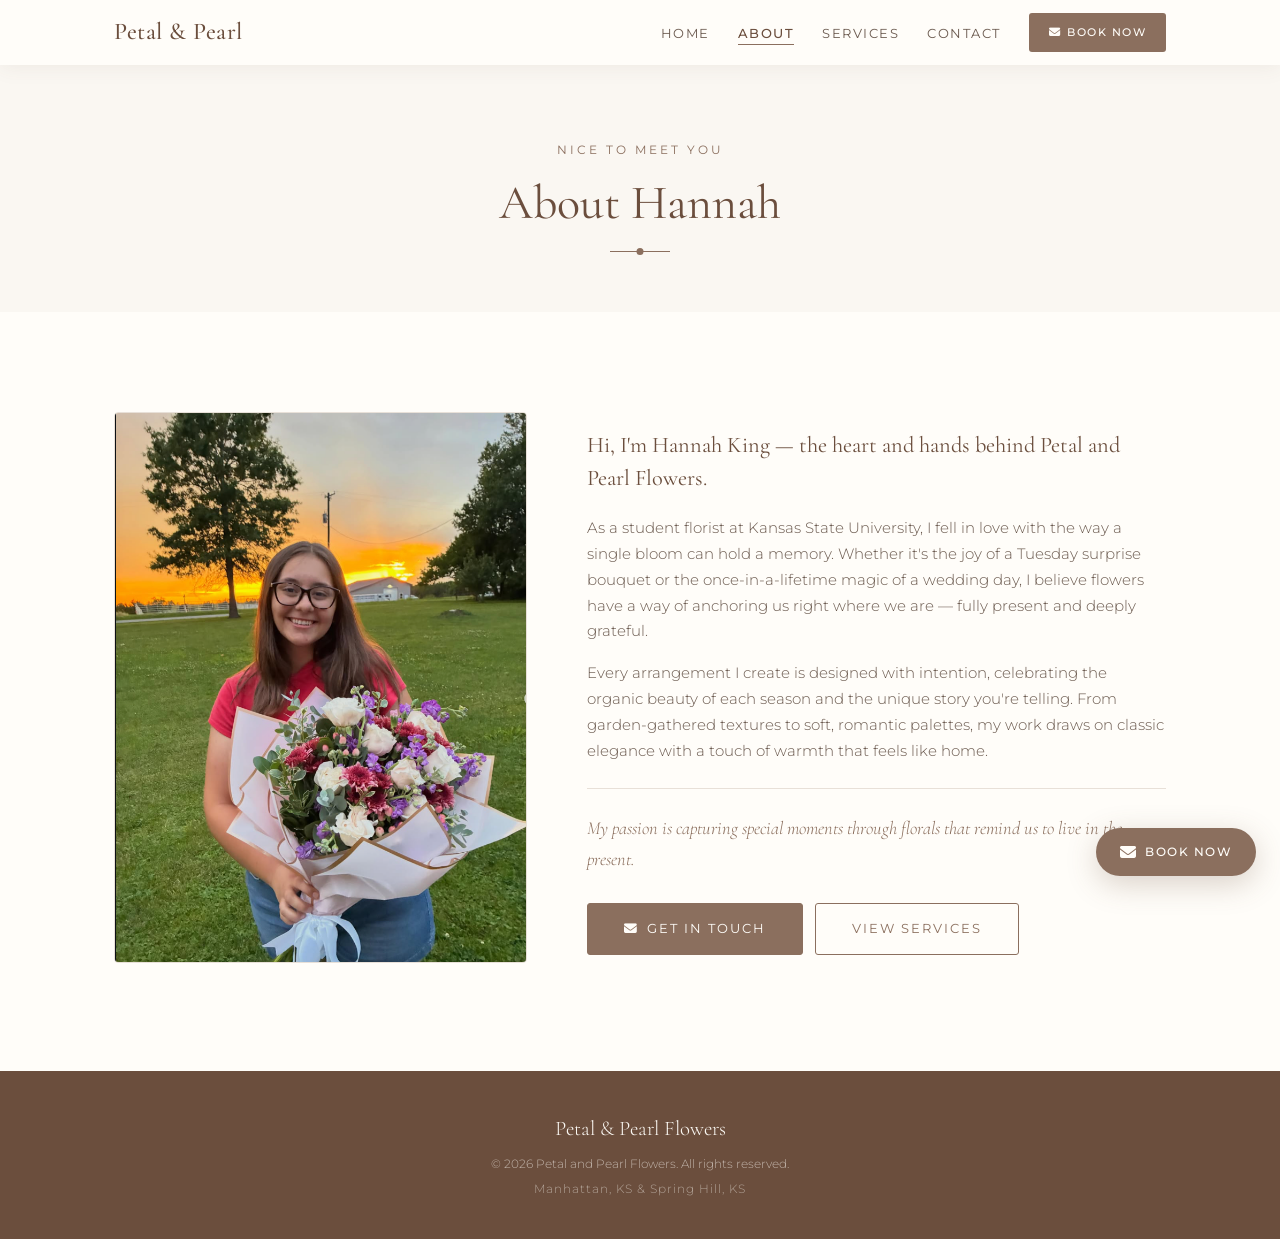
==== about.html @ c40eb279 "Initial commit: Petal and Pearl Flowers website 4-page boutique floral business site (Home, About, S" ====
<!DOCTYPE html>
<html lang="en">
<head>
    <meta charset="UTF-8">
    <meta name="viewport" content="width=device-width, initial-scale=1.0">
    <title>About Hannah | Petal and Pearl Flowers</title>
    <meta name="description" content="Meet Hannah King, student florist at Kansas State University and the heart behind Petal and Pearl Flowers.">
    <link rel="preconnect" href="https://fonts.googleapis.com">
    <link rel="preconnect" href="https://fonts.gstatic.com" crossorigin>
    <link href="https://fonts.googleapis.com/css2?family=Cormorant+Garamond:ital,wght@0,300;0,400;0,500;0,600;1,300;1,400&family=Montserrat:wght@300;400;500&display=swap" rel="stylesheet">
    <link rel="stylesheet" href="assets/css/fontawesome.css">
    <link rel="stylesheet" href="assets/css/aos.css">
    <link rel="stylesheet" href="styles.css">
</head>
<body>

    <!-- Navigation -->
    <nav class="navbar scrolled">
        <div class="nav-container">
            <a href="index.html" class="nav-logo">Petal &amp; Pearl</a>
            <button class="nav-toggle" aria-label="Toggle navigation">
                <span></span>
                <span></span>
                <span></span>
            </button>
            <ul class="nav-menu">
                <li><a href="index.html">Home</a></li>
                <li><a href="about.html" class="active">About</a></li>
                <li><a href="services.html">Services</a></li>
                <li><a href="contact.html">Contact</a></li>
                <li class="nav-cta">
                    <a href="mailto:petalandpearlflowerskc@gmail.com?subject=Booking%20Inquiry%20-%20Petal%20and%20Pearl%20Flowers" class="btn btn-nav">
                        <i class="fa-solid fa-envelope"></i> Book Now
                    </a>
                </li>
            </ul>
        </div>
    </nav>

    <!-- Page Header -->
    <section class="page-header">
        <div class="container">
            <span class="section-label" data-aos="fade-up">Nice to Meet You</span>
            <h1 data-aos="fade-up" data-aos-delay="100">About Hannah</h1>
            <div class="divider" data-aos="fade-up" data-aos-delay="200"></div>
        </div>
    </section>

    <!-- About Content -->
    <section class="section about">
        <div class="container">
            <div class="about-content">
                <div class="about-image" data-aos="fade-right" data-aos-duration="800">
                    <img src="hannah.png" alt="Hannah King holding a beautiful bouquet at sunset">
                </div>
                <div class="about-text" data-aos="fade-left" data-aos-duration="800">
                    <p class="lead">Hi, I'm Hannah King &mdash; the heart and hands behind Petal and Pearl Flowers.</p>
                    <p>As a student florist at Kansas State University, I fell in love with the way a single bloom can hold a memory. Whether it's the joy of a Tuesday surprise bouquet or the once-in-a-lifetime magic of a wedding day, I believe flowers have a way of anchoring us right where we are &mdash; fully present and deeply grateful.</p>
                    <p>Every arrangement I create is designed with intention, celebrating the organic beauty of each season and the unique story you're telling. From garden-gathered textures to soft, romantic palettes, my work draws on classic elegance with a touch of warmth that feels like home.</p>
                    <p class="signature">My passion is capturing special moments through florals that remind us to live in the present.</p>
                    <div class="about-buttons">
                        <a href="mailto:petalandpearlflowerskc@gmail.com?subject=Inquiry%20-%20Petal%20and%20Pearl%20Flowers" class="btn btn-primary">
                            <i class="fa-solid fa-envelope"></i> Get in Touch
                        </a>
                        <a href="services.html" class="btn btn-outline">View Services</a>
                    </div>
                </div>
            </div>
        </div>
    </section>

    <!-- Footer -->
    <footer class="footer">
        <div class="container">
            <div class="footer-content">
                <p class="footer-brand">Petal &amp; Pearl Flowers</p>
                <p class="footer-copy">&copy; 2026 Petal and Pearl Flowers. All rights reserved.</p>
                <p class="footer-location">Manhattan, KS &amp; Spring Hill, KS</p>
            </div>
        </div>
    </footer>

    <!-- Floating Book Now Button -->
    <a href="mailto:petalandpearlflowerskc@gmail.com?subject=Booking%20Inquiry%20-%20Petal%20and%20Pearl%20Flowers" class="floating-cta visible" aria-label="Book now via email">
        <i class="fa-solid fa-envelope"></i>
        <span>Book Now</span>
    </a>

    <script src="assets/js/aos.js"></script>
    <script>
        AOS.init({ once: true, duration: 700, easing: 'ease-out-cubic', offset: 50 });

        const navToggle = document.querySelector('.nav-toggle');
        const navMenu = document.querySelector('.nav-menu');
        navToggle.addEventListener('click', () => {
            navMenu.classList.toggle('active');
            navToggle.classList.toggle('active');
        });
        document.querySelectorAll('.nav-menu a').forEach(link => {
            link.addEventListener('click', () => {
                navMenu.classList.remove('active');
                navToggle.classList.remove('active');
            });
        });
    </script>

</body>
</html>
---- styles.css ----
/* =============================================
   PETAL AND PEARL FLOWERS
   Color Palette (from logo):
   - Warm Taupe:      #8B6F5E
   - Deep Brown:      #6B4E3D
   - Soft Cream:      #FAF7F2
   - Blush Pink:      #D4A5A5
   - Muted Lavender:  #9B8AA6
   - Sage Green:      #7A8B6F
   - Ivory White:     #FFFDF9
   - Gold Accent:     #C9A96E
   ============================================= */

/* Reset & Base */
*,
*::before,
*::after {
    margin: 0;
    padding: 0;
    box-sizing: border-box;
}

:root {
    --warm-taupe: #8B6F5E;
    --deep-brown: #6B4E3D;
    --soft-cream: #FAF7F2;
    --blush-pink: #D4A5A5;
    --muted-lavender: #9B8AA6;
    --sage-green: #7A8B6F;
    --ivory: #FFFDF9;
    --gold: #C9A96E;
    --text-dark: #3D2E24;
    --text-medium: #6B5A4F;
    --text-light: #8B7B6F;
    --border-light: #E8E0D8;
}

html {
    scroll-behavior: smooth;
}

body {
    font-family: 'Montserrat', sans-serif;
    font-weight: 300;
    font-size: 16px;
    line-height: 1.7;
    color: var(--text-dark);
    background-color: var(--ivory);
}

h1, h2, h3, h4 {
    font-family: 'Cormorant Garamond', serif;
    font-weight: 400;
    line-height: 1.3;
}

a {
    color: var(--warm-taupe);
    text-decoration: none;
    transition: color 0.3s ease;
}

a:hover {
    color: var(--deep-brown);
}

img {
    max-width: 100%;
    height: auto;
}

.container {
    max-width: 1100px;
    margin: 0 auto;
    padding: 0 24px;
}

/* =============================================
   NAVIGATION
   ============================================= */
.navbar {
    position: fixed;
    top: 0;
    left: 0;
    right: 0;
    z-index: 1000;
    padding: 20px 0;
    transition: all 0.3s ease;
}

.navbar.scrolled {
    background-color: rgba(255, 253, 249, 0.95);
    backdrop-filter: blur(10px);
    padding: 12px 0;
    box-shadow: 0 2px 20px rgba(107, 78, 61, 0.08);
}

.nav-container {
    max-width: 1100px;
    margin: 0 auto;
    padding: 0 24px;
    display: flex;
    justify-content: space-between;
    align-items: center;
}

.nav-logo {
    font-family: 'Cormorant Garamond', serif;
    font-size: 1.5rem;
    font-weight: 500;
    color: var(--deep-brown);
    letter-spacing: 0.5px;
}

.nav-menu {
    display: flex;
    list-style: none;
    gap: 28px;
    align-items: center;
}

.nav-menu a {
    font-size: 0.8rem;
    font-weight: 400;
    letter-spacing: 1.5px;
    text-transform: uppercase;
    color: var(--text-medium);
    position: relative;
}

.nav-menu a::after {
    content: '';
    position: absolute;
    bottom: -4px;
    left: 0;
    width: 0;
    height: 1px;
    background-color: var(--warm-taupe);
    transition: width 0.3s ease;
}

.nav-menu a:hover::after,
.nav-menu a.active::after {
    width: 100%;
}

.nav-menu a.active {
    color: var(--deep-brown);
    font-weight: 500;
}

.nav-cta .btn-nav {
    background-color: var(--warm-taupe);
    color: var(--ivory) !important;
    padding: 10px 20px;
    border-radius: 3px;
    font-size: 0.7rem;
    font-weight: 500;
    letter-spacing: 1.5px;
    display: inline-flex;
    align-items: center;
    gap: 6px;
    transition: all 0.3s ease;
}

.nav-cta .btn-nav::after {
    display: none;
}

.nav-cta .btn-nav:hover {
    background-color: var(--deep-brown);
    color: var(--ivory) !important;
    transform: translateY(-1px);
    box-shadow: 0 4px 12px rgba(107, 78, 61, 0.2);
}

.nav-toggle {
    display: none;
    flex-direction: column;
    gap: 5px;
    background: none;
    border: none;
    cursor: pointer;
    padding: 4px;
}

.nav-toggle span {
    width: 24px;
    height: 2px;
    background-color: var(--deep-brown);
    transition: all 0.3s ease;
}

.nav-toggle.active span:nth-child(1) {
    transform: rotate(45deg) translate(5px, 5px);
}

.nav-toggle.active span:nth-child(2) {
    opacity: 0;
}

.nav-toggle.active span:nth-child(3) {
    transform: rotate(-45deg) translate(5px, -5px);
}

/* =============================================
   HERO SECTION
   ============================================= */
.hero {
    min-height: 100vh;
    display: flex;
    align-items: center;
    justify-content: center;
    text-align: center;
    background-color: var(--soft-cream);
    position: relative;
    padding: 80px 24px;
}

.hero-overlay {
    position: absolute;
    inset: 0;
    background: radial-gradient(ellipse at center, transparent 40%, rgba(139, 111, 94, 0.03) 100%);
}

.hero-content {
    position: relative;
    z-index: 1;
}

.hero-logo {
    max-width: 360px;
    width: 100%;
    margin-bottom: 32px;
}

.hero-tagline {
    font-family: 'Cormorant Garamond', serif;
    font-size: 1.5rem;
    font-weight: 300;
    font-style: italic;
    color: var(--text-medium);
    margin-bottom: 12px;
    line-height: 1.6;
}

.hero-location {
    font-size: 0.85rem;
    letter-spacing: 2px;
    text-transform: uppercase;
    color: var(--text-light);
    margin-bottom: 40px;
}

.hero-buttons {
    display: flex;
    gap: 16px;
    justify-content: center;
    flex-wrap: wrap;
}

/* =============================================
   BUTTONS
   ============================================= */
.btn {
    display: inline-flex;
    align-items: center;
    gap: 8px;
    padding: 14px 36px;
    font-family: 'Montserrat', sans-serif;
    font-size: 0.8rem;
    font-weight: 400;
    letter-spacing: 2px;
    text-transform: uppercase;
    border-radius: 3px;
    transition: all 0.3s ease;
    cursor: pointer;
    border: none;
}

.btn-primary {
    background-color: var(--warm-taupe);
    color: var(--ivory);
    border: 1px solid var(--warm-taupe);
}

.btn-primary:hover {
    background-color: var(--deep-brown);
    border-color: var(--deep-brown);
    color: var(--ivory);
    transform: translateY(-2px);
    box-shadow: 0 6px 20px rgba(107, 78, 61, 0.2);
}

.btn-outline {
    background-color: transparent;
    color: var(--warm-taupe);
    border: 1px solid var(--warm-taupe);
}

.btn-outline:hover {
    background-color: var(--warm-taupe);
    color: var(--ivory);
    transform: translateY(-2px);
}

.btn-sm {
    padding: 10px 24px;
    font-size: 0.7rem;
    margin-top: 24px;
}

.btn-lg {
    padding: 18px 48px;
    font-size: 0.85rem;
    margin-bottom: 40px;
}

.btn-card {
    display: inline-flex;
    margin-top: 20px;
    padding: 12px 28px;
    font-size: 0.7rem;
    width: 100%;
    justify-content: center;
}

/* =============================================
   SECTIONS (shared)
   ============================================= */
.section {
    padding: 100px 0;
}

.section-header {
    text-align: center;
    margin-bottom: 60px;
}

.section-label {
    display: block;
    font-size: 0.75rem;
    font-weight: 400;
    letter-spacing: 3px;
    text-transform: uppercase;
    color: var(--warm-taupe);
    margin-bottom: 12px;
}

.section-header h2 {
    font-size: 2.8rem;
    color: var(--deep-brown);
    margin-bottom: 16px;
}

.section-subtitle {
    max-width: 560px;
    margin: 16px auto 0;
    color: var(--text-medium);
    font-size: 0.95rem;
}

.divider {
    width: 60px;
    height: 1px;
    background-color: var(--warm-taupe);
    margin: 0 auto;
    position: relative;
}

.divider::after {
    content: '';
    position: absolute;
    top: -3px;
    left: 50%;
    transform: translateX(-50%);
    width: 7px;
    height: 7px;
    border-radius: 50%;
    background-color: var(--warm-taupe);
}

/* =============================================
   ABOUT SECTION
   ============================================= */
.about {
    background-color: var(--ivory);
}

.about-content {
    display: grid;
    grid-template-columns: 1fr 1.4fr;
    gap: 60px;
    align-items: center;
}

.about-image img {
    width: 100%;
    height: auto;
    aspect-ratio: 3/4;
    object-fit: cover;
    object-position: center top;
    border-radius: 4px;
    border: 1px solid var(--border-light);
}

.about-text .lead {
    font-family: 'Cormorant Garamond', serif;
    font-size: 1.4rem;
    font-weight: 400;
    color: var(--deep-brown);
    margin-bottom: 20px;
    line-height: 1.5;
}

.about-text p {
    margin-bottom: 16px;
    color: var(--text-medium);
    font-size: 0.95rem;
}

.about-text .signature {
    font-family: 'Cormorant Garamond', serif;
    font-size: 1.15rem;
    font-style: italic;
    color: var(--warm-taupe);
    margin-top: 24px;
    padding-top: 24px;
    border-top: 1px solid var(--border-light);
}

/* =============================================
   SERVICES SECTION
   ============================================= */
.services {
    background-color: var(--soft-cream);
}

.services-grid {
    display: grid;
    grid-template-columns: repeat(3, 1fr);
    gap: 32px;
}

.service-card {
    background-color: var(--ivory);
    padding: 40px 32px 32px;
    border: 1px solid var(--border-light);
    border-radius: 4px;
    text-align: center;
    transition: transform 0.3s ease, box-shadow 0.3s ease;
    display: flex;
    flex-direction: column;
}

.service-card:hover {
    transform: translateY(-4px);
    box-shadow: 0 12px 40px rgba(107, 78, 61, 0.08);
}

.service-card.featured {
    border-color: var(--warm-taupe);
    position: relative;
}

.service-card.featured::before {
    content: 'Most Popular';
    position: absolute;
    top: -1px;
    left: 50%;
    transform: translateX(-50%);
    background-color: var(--warm-taupe);
    color: var(--ivory);
    font-size: 0.65rem;
    font-weight: 500;
    letter-spacing: 1.5px;
    text-transform: uppercase;
    padding: 4px 16px;
    border-radius: 0 0 4px 4px;
}

.service-icon {
    font-size: 2rem;
    margin-bottom: 24px;
    color: var(--warm-taupe);
}

.service-card h3 {
    font-size: 1.6rem;
    color: var(--deep-brown);
    margin-bottom: 16px;
}

.service-card > p {
    color: var(--text-medium);
    font-size: 0.9rem;
    margin-bottom: 24px;
    line-height: 1.7;
}

.service-booking {
    background-color: var(--soft-cream);
    padding: 20px;
    border-radius: 4px;
    text-align: left;
    margin-bottom: 16px;
}

.service-booking h4 {
    font-family: 'Montserrat', sans-serif;
    font-size: 0.75rem;
    font-weight: 500;
    letter-spacing: 1px;
    text-transform: uppercase;
    color: var(--deep-brown);
    margin-bottom: 10px;
    display: flex;
    align-items: center;
    gap: 6px;
}

.service-booking h4 i {
    color: var(--warm-taupe);
}

.service-booking p {
    font-size: 0.85rem;
    color: var(--text-medium);
    margin-bottom: 10px;
}

.service-booking ul {
    list-style: none;
    padding: 0;
}

.service-booking li {
    font-size: 0.85rem;
    color: var(--text-medium);
    padding: 4px 0 4px 16px;
    position: relative;
}

.service-booking li::before {
    content: '';
    position: absolute;
    left: 0;
    top: 12px;
    width: 6px;
    height: 6px;
    border-radius: 50%;
    background-color: var(--blush-pink);
}

.service-note {
    font-size: 0.8rem;
    color: var(--text-light);
    font-style: italic;
    margin-top: auto;
}

.service-card .btn-card {
    margin-top: auto;
    padding-top: 20px;
}

/* =============================================
   GALLERY SECTION
   ============================================= */
.gallery {
    background-color: var(--ivory);
}

.gallery-grid {
    display: grid;
    grid-template-columns: repeat(3, 1fr);
    gap: 16px;
}

.gallery-item {
    overflow: hidden;
    border-radius: 4px;
}

.gallery-item img {
    width: 100%;
    aspect-ratio: 1;
    object-fit: cover;
    object-position: center;
    transition: transform 0.4s ease;
    display: block;
}

.gallery-item:hover img {
    transform: scale(1.05);
}

.gallery-note {
    text-align: center;
    margin-top: 32px;
    font-size: 0.85rem;
    color: var(--text-light);
}

.gallery-cta {
    text-align: center;
    margin-top: 48px;
    padding-top: 40px;
    border-top: 1px solid var(--border-light);
}

.gallery-cta p {
    font-family: 'Cormorant Garamond', serif;
    font-size: 1.3rem;
    color: var(--text-medium);
    margin-bottom: 20px;
}

/* =============================================
   CONTACT SECTION
   ============================================= */
.contact {
    background-color: var(--soft-cream);
}

.contact-content {
    max-width: 640px;
    margin: 0 auto;
    text-align: center;
}

.contact-info > p {
    color: var(--text-medium);
    font-size: 0.95rem;
    margin-bottom: 32px;
}

.contact-methods {
    display: grid;
    grid-template-columns: 1fr 1fr;
    gap: 32px;
    margin-bottom: 40px;
}

.contact-method h4 {
    font-family: 'Montserrat', sans-serif;
    font-size: 0.75rem;
    font-weight: 500;
    letter-spacing: 2px;
    text-transform: uppercase;
    color: var(--warm-taupe);
    margin-bottom: 8px;
    display: flex;
    align-items: center;
    justify-content: center;
    gap: 6px;
}

.contact-method a,
.contact-method p {
    font-size: 0.9rem;
    color: var(--text-medium);
}

.contact-method a:hover {
    color: var(--deep-brown);
}

.social-links {
    padding-top: 32px;
    border-top: 1px solid var(--border-light);
}

.social-links h4 {
    font-family: 'Montserrat', sans-serif;
    font-size: 0.75rem;
    font-weight: 500;
    letter-spacing: 2px;
    text-transform: uppercase;
    color: var(--warm-taupe);
    margin-bottom: 16px;
}

.social-links ul {
    list-style: none;
    display: flex;
    flex-direction: column;
    gap: 12px;
    align-items: center;
}

.social-links li a,
.social-links li .social-nolink {
    display: inline-flex;
    align-items: center;
    gap: 10px;
    font-size: 0.9rem;
    color: var(--text-medium);
}

.social-links li a:hover {
    color: var(--deep-brown);
}

.social-nolink {
    cursor: default;
}

.social-links i {
    font-size: 1.1rem;
    width: 20px;
    text-align: center;
}

/* =============================================
   FLOATING CTA
   ============================================= */
.floating-cta {
    position: fixed;
    bottom: 24px;
    right: 24px;
    z-index: 999;
    background-color: var(--warm-taupe);
    color: var(--ivory);
    padding: 14px 24px;
    border-radius: 50px;
    display: flex;
    align-items: center;
    gap: 8px;
    font-family: 'Montserrat', sans-serif;
    font-size: 0.75rem;
    font-weight: 500;
    letter-spacing: 1.5px;
    text-transform: uppercase;
    box-shadow: 0 8px 30px rgba(107, 78, 61, 0.25);
    transition: all 0.4s ease;
    opacity: 0;
    transform: translateY(20px);
    pointer-events: none;
}

.floating-cta.visible {
    opacity: 1;
    transform: translateY(0);
    pointer-events: all;
}

.floating-cta:hover {
    background-color: var(--deep-brown);
    color: var(--ivory);
    transform: translateY(-3px);
    box-shadow: 0 12px 40px rgba(107, 78, 61, 0.35);
}

.floating-cta i {
    font-size: 1rem;
}

/* =============================================
   PAGE HEADER (interior pages)
   ============================================= */
.page-header {
    padding: 140px 0 60px;
    text-align: center;
    background-color: var(--soft-cream);
}

.page-header h1 {
    font-family: 'Cormorant Garamond', serif;
    font-size: 3rem;
    color: var(--deep-brown);
    margin-bottom: 16px;
}

/* =============================================
   HOME INTRO / SERVICE PREVIEW
   ============================================= */
.home-intro {
    background-color: var(--ivory);
}

.services-preview {
    display: grid;
    grid-template-columns: repeat(3, 1fr);
    gap: 32px;
}

.preview-card {
    display: block;
    background-color: var(--soft-cream);
    padding: 40px 28px;
    border-radius: 4px;
    text-align: center;
    border: 1px solid var(--border-light);
    transition: all 0.3s ease;
    color: var(--text-dark);
}

.preview-card:hover {
    transform: translateY(-6px);
    box-shadow: 0 16px 48px rgba(107, 78, 61, 0.1);
    border-color: var(--warm-taupe);
    color: var(--text-dark);
}

.preview-icon {
    font-size: 2rem;
    color: var(--warm-taupe);
    margin-bottom: 20px;
}

.preview-card h3 {
    font-size: 1.5rem;
    color: var(--deep-brown);
    margin-bottom: 12px;
}

.preview-card p {
    font-size: 0.9rem;
    color: var(--text-medium);
    margin-bottom: 20px;
    line-height: 1.6;
}

.preview-link {
    font-size: 0.75rem;
    font-weight: 500;
    letter-spacing: 1.5px;
    text-transform: uppercase;
    color: var(--warm-taupe);
    display: inline-flex;
    align-items: center;
    gap: 6px;
    transition: gap 0.3s ease;
}

.preview-card:hover .preview-link {
    gap: 10px;
}

/* =============================================
   ABOUT BUTTONS
   ============================================= */
.about-buttons {
    display: flex;
    gap: 12px;
    margin-top: 28px;
    flex-wrap: wrap;
}

/* =============================================
   FOOTER
   ============================================= */
.footer {
    background-color: var(--deep-brown);
    padding: 40px 0;
    text-align: center;
}

.footer-brand {
    font-family: 'Cormorant Garamond', serif;
    font-size: 1.3rem;
    color: var(--soft-cream);
    margin-bottom: 8px;
}

.footer-copy {
    font-size: 0.75rem;
    color: rgba(250, 247, 242, 0.6);
    margin-bottom: 4px;
}

.footer-location {
    font-size: 0.75rem;
    color: rgba(250, 247, 242, 0.5);
    letter-spacing: 1px;
}

/* =============================================
   RESPONSIVE
   ============================================= */
@media (max-width: 900px) {
    .services-grid {
        grid-template-columns: 1fr;
        max-width: 500px;
        margin: 0 auto;
    }

    .services-preview {
        grid-template-columns: 1fr;
        max-width: 400px;
        margin: 0 auto;
    }

    .about-content {
        grid-template-columns: 1fr;
        gap: 40px;
    }

    .about-image {
        max-width: 320px;
        margin: 0 auto;
    }

    .gallery-grid {
        grid-template-columns: repeat(2, 1fr);
    }

    .contact-methods {
        grid-template-columns: 1fr;
        gap: 24px;
    }

    .section-header h2 {
        font-size: 2.2rem;
    }

    .page-header h1 {
        font-size: 2.4rem;
    }

    .nav-cta {
        display: none;
    }
}

@media (max-width: 640px) {
    .nav-toggle {
        display: flex;
    }

    .nav-menu {
        position: fixed;
        top: 0;
        right: -100%;
        width: 70%;
        max-width: 300px;
        height: 100vh;
        background-color: var(--ivory);
        flex-direction: column;
        justify-content: center;
        align-items: center;
        gap: 28px;
        transition: right 0.3s ease;
        box-shadow: -4px 0 20px rgba(0, 0, 0, 0.1);
    }

    .nav-menu.active {
        right: 0;
    }

    .nav-menu.active .nav-cta {
        display: block;
    }

    .hero-logo {
        max-width: 260px;
    }

    .hero-tagline {
        font-size: 1.2rem;
    }

    .hero-buttons {
        flex-direction: column;
        align-items: center;
    }

    .section {
        padding: 72px 0;
    }

    .section-header h2 {
        font-size: 1.9rem;
    }

    .gallery-grid {
        grid-template-columns: repeat(2, 1fr);
        gap: 10px;
    }

    .service-card {
        padding: 32px 24px 24px;
    }

    .floating-cta {
        bottom: 16px;
        right: 16px;
        padding: 12px 20px;
    }

    .btn-lg {
        padding: 14px 32px;
        font-size: 0.75rem;
    }
}
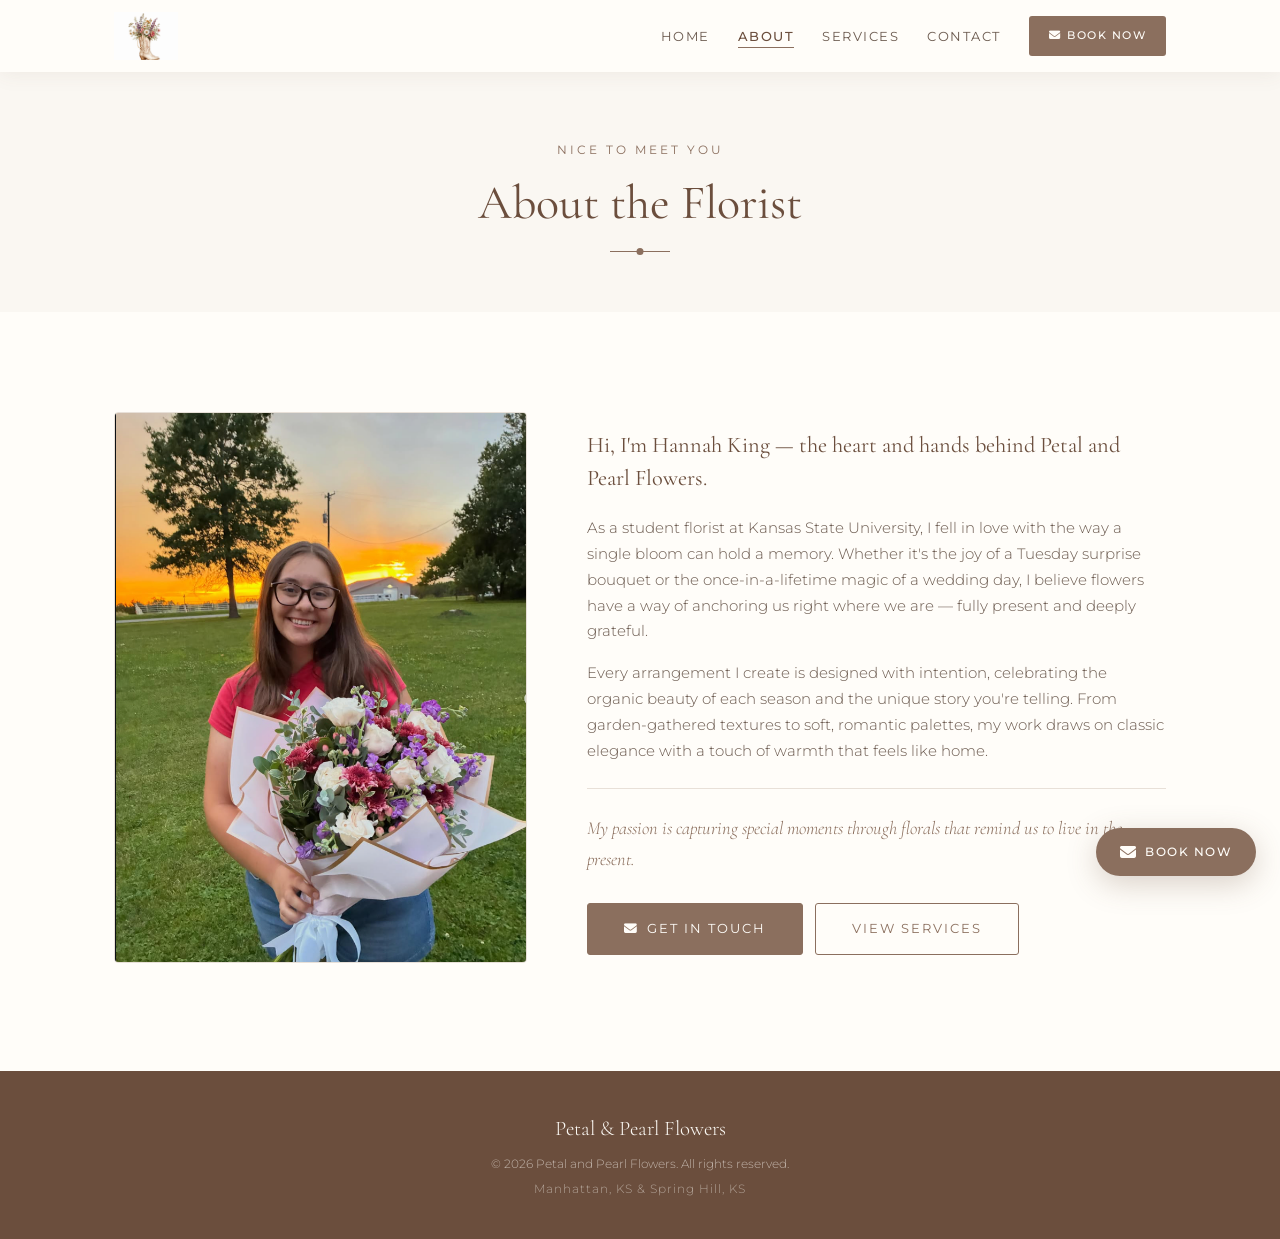
==== commit 37f445e9: "Add cropped boot logo to navbar and rename About page heading Co-Authored-By: Claude Opus 4.6 <norep" ====
--- a/about.html
+++ b/about.html
@@ -3,7 +3,7 @@
 <head>
     <meta charset="UTF-8">
     <meta name="viewport" content="width=device-width, initial-scale=1.0">
-    <title>About Hannah | Petal and Pearl Flowers</title>
+    <title>About the Florist | Petal and Pearl Flowers</title>
     <meta name="description" content="Meet Hannah King, student florist at Kansas State University and the heart behind Petal and Pearl Flowers.">
     <link rel="preconnect" href="https://fonts.googleapis.com">
     <link rel="preconnect" href="https://fonts.gstatic.com" crossorigin>
@@ -17,7 +17,7 @@
     <!-- Navigation -->
     <nav class="navbar scrolled">
         <div class="nav-container">
-            <a href="index.html" class="nav-logo">Petal &amp; Pearl</a>
+            <a href="index.html" class="nav-logo"><img src="logo-boot.png" alt="Petal and Pearl" class="nav-logo-img"></a>
             <button class="nav-toggle" aria-label="Toggle navigation">
                 <span></span>
                 <span></span>
@@ -41,7 +41,7 @@
     <section class="page-header">
         <div class="container">
             <span class="section-label" data-aos="fade-up">Nice to Meet You</span>
-            <h1 data-aos="fade-up" data-aos-delay="100">About Hannah</h1>
+            <h1 data-aos="fade-up" data-aos-delay="100">About the Florist</h1>
             <div class="divider" data-aos="fade-up" data-aos-delay="200"></div>
         </div>
     </section>
--- a/styles.css
+++ b/styles.css
@@ -105,11 +105,13 @@
 }
 
 .nav-logo {
-    font-family: 'Cormorant Garamond', serif;
-    font-size: 1.5rem;
-    font-weight: 500;
-    color: var(--deep-brown);
-    letter-spacing: 0.5px;
+    display: flex;
+    align-items: center;
+}
+
+.nav-logo-img {
+    height: 48px;
+    width: auto;
 }
 
 .nav-menu {
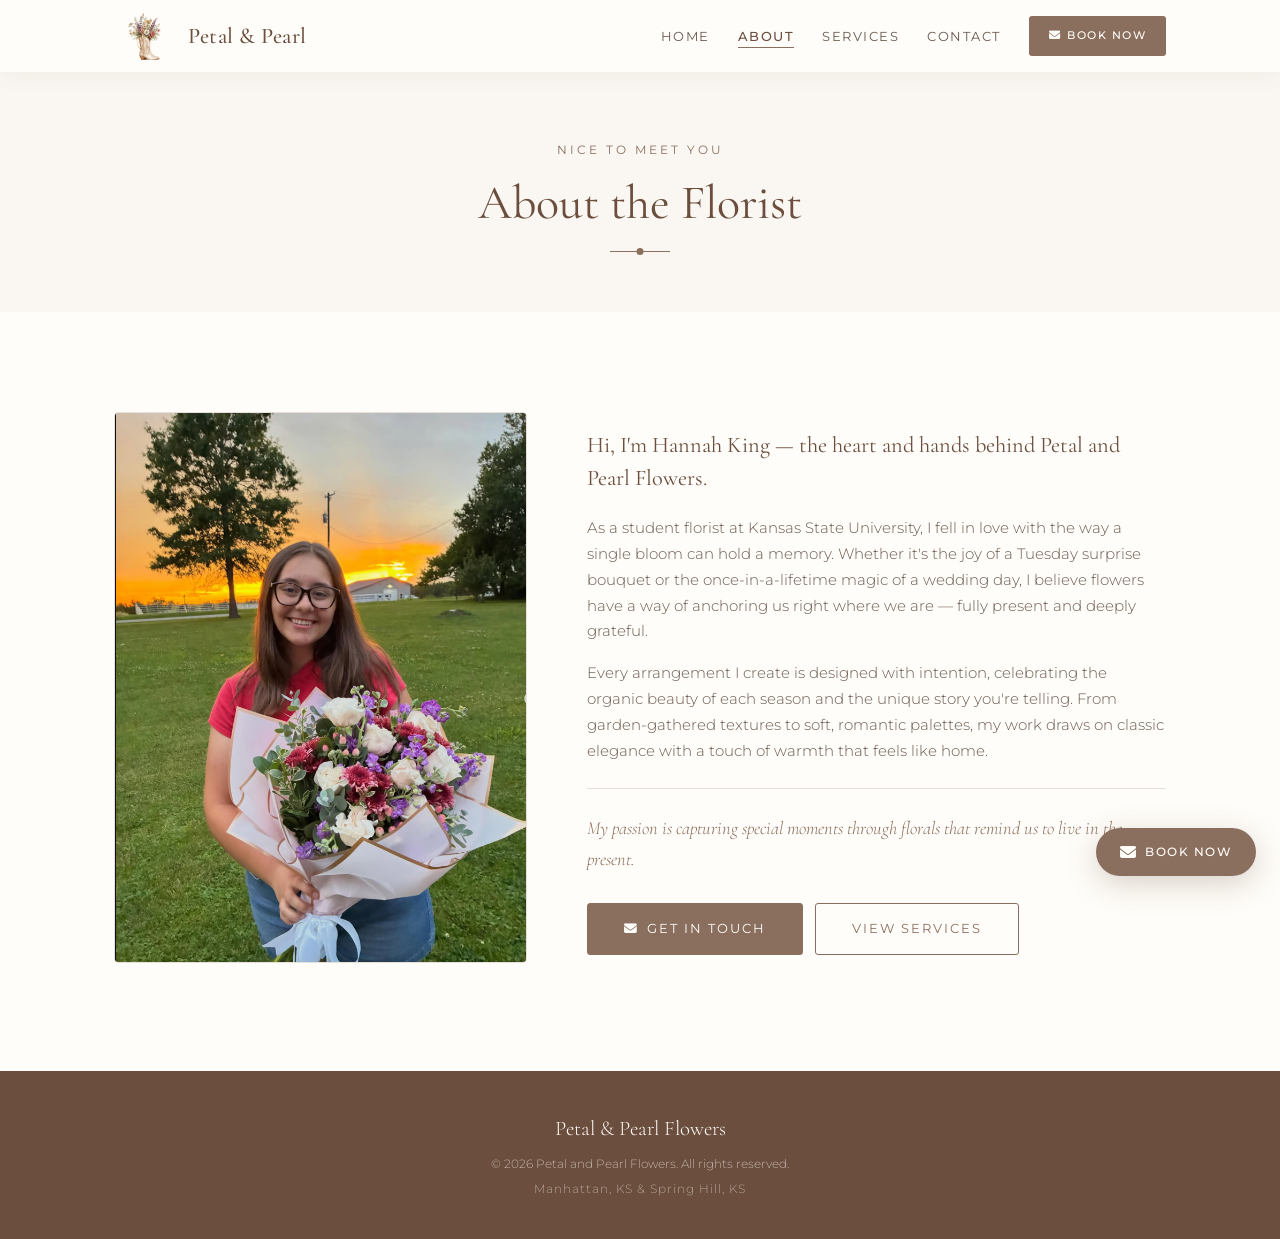
==== commit 246b86e8: "Transparent logo bg, remove hero logo, add text next to nav logo Co-Authored-By: Claude Opus 4.6 <no" ====
--- a/about.html
+++ b/about.html
@@ -17,7 +17,7 @@
     <!-- Navigation -->
     <nav class="navbar scrolled">
         <div class="nav-container">
-            <a href="index.html" class="nav-logo"><img src="logo-boot.png" alt="Petal and Pearl" class="nav-logo-img"></a>
+            <a href="index.html" class="nav-logo"><img src="logo-boot.png" alt="Petal and Pearl" class="nav-logo-img"> Petal &amp; Pearl</a>
             <button class="nav-toggle" aria-label="Toggle navigation">
                 <span></span>
                 <span></span>
--- a/styles.css
+++ b/styles.css
@@ -107,11 +107,19 @@
 .nav-logo {
     display: flex;
     align-items: center;
-}
-
-.nav-logo-img {
+    gap: 10px;
+    font-family: 'Cormorant Garamond', serif;
+    font-size: 1.4rem;
+    font-weight: 500;
+    color: var(--deep-brown);
+    letter-spacing: 0.5px;
+}
+
+.nav-container .nav-logo .nav-logo-img {
     height: 48px;
     width: auto;
+    max-height: 48px;
+    object-fit: contain;
 }
 
 .nav-menu {
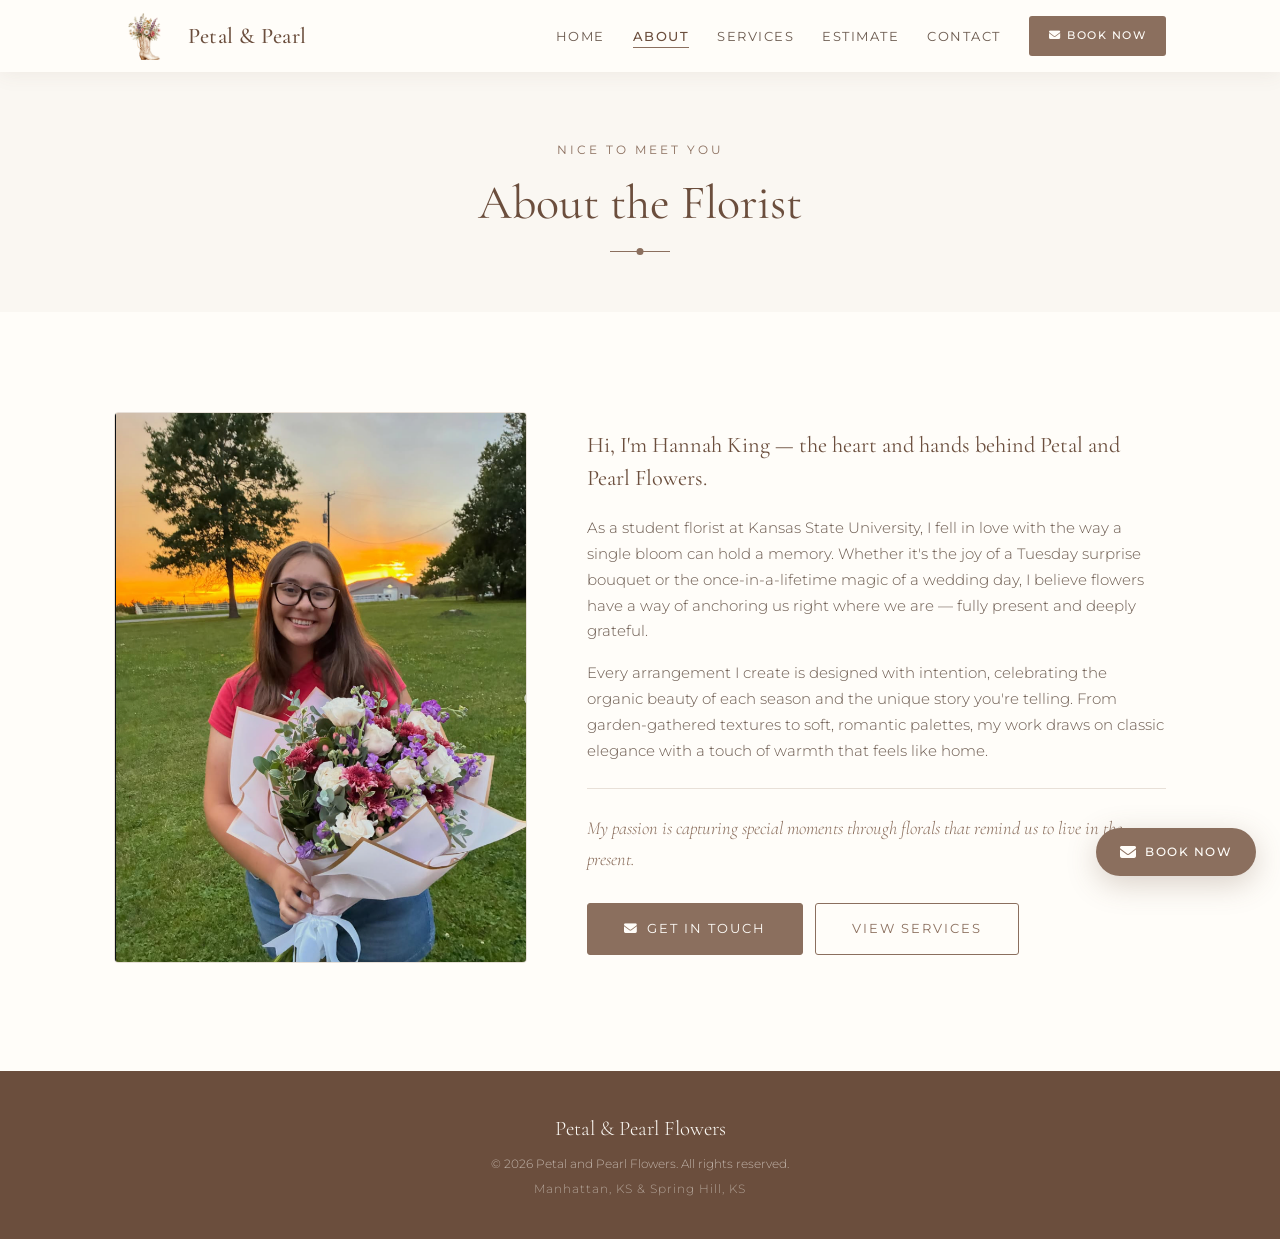
==== commit d0d9cf5d: "Add wedding flower estimate builder New estimate.html page lets couples pick wedding flowers by quan" ====
--- a/about.html
+++ b/about.html
@@ -27,6 +27,7 @@
                 <li><a href="index.html">Home</a></li>
                 <li><a href="about.html" class="active">About</a></li>
                 <li><a href="services.html">Services</a></li>
+                <li><a href="estimate.html">Estimate</a></li>
                 <li><a href="contact.html">Contact</a></li>
                 <li class="nav-cta">
                     <a href="mailto:petalandpearlflowerskc@gmail.com?subject=Booking%20Inquiry%20-%20Petal%20and%20Pearl%20Flowers" class="btn btn-nav">
@@ -80,6 +81,9 @@
         </div>
     </footer>
 
+    <!-- Mobile Menu Overlay -->
+    <div class="nav-overlay"></div>
+
     <!-- Floating Book Now Button -->
     <a href="mailto:petalandpearlflowerskc@gmail.com?subject=Booking%20Inquiry%20-%20Petal%20and%20Pearl%20Flowers" class="floating-cta visible" aria-label="Book now via email">
         <i class="fa-solid fa-envelope"></i>
@@ -92,15 +96,24 @@
 
         const navToggle = document.querySelector('.nav-toggle');
         const navMenu = document.querySelector('.nav-menu');
+        const navOverlay = document.querySelector('.nav-overlay');
+
+        function closeMenu() {
+            navMenu.classList.remove('active');
+            navToggle.classList.remove('active');
+            navOverlay.classList.remove('active');
+        }
+
         navToggle.addEventListener('click', () => {
             navMenu.classList.toggle('active');
             navToggle.classList.toggle('active');
+            navOverlay.classList.toggle('active');
         });
+
+        navOverlay.addEventListener('click', closeMenu);
+
         document.querySelectorAll('.nav-menu a').forEach(link => {
-            link.addEventListener('click', () => {
-                navMenu.classList.remove('active');
-                navToggle.classList.remove('active');
-            });
+            link.addEventListener('click', closeMenu);
         });
     </script>
 
--- a/styles.css
+++ b/styles.css
@@ -191,7 +191,9 @@
     background: none;
     border: none;
     cursor: pointer;
-    padding: 4px;
+    padding: 8px;
+    z-index: 1100;
+    position: relative;
 }
 
 .nav-toggle span {
@@ -199,6 +201,7 @@
     height: 2px;
     background-color: var(--deep-brown);
     transition: all 0.3s ease;
+    display: block;
 }
 
 .nav-toggle.active span:nth-child(1) {
@@ -211,6 +214,29 @@
 
 .nav-toggle.active span:nth-child(3) {
     transform: rotate(-45deg) translate(5px, -5px);
+}
+
+/* Mobile Nav Overlay */
+.nav-overlay {
+    display: none;
+    position: fixed;
+    inset: 0;
+    background-color: rgba(0, 0, 0, 0.4);
+    z-index: 999;
+    opacity: 0;
+    transition: opacity 0.3s ease;
+    pointer-events: none;
+}
+
+.nav-overlay.active {
+    opacity: 1;
+    pointer-events: all;
+}
+
+@media (max-width: 640px) {
+    .nav-overlay {
+        display: block;
+    }
 }
 
 /* =============================================
@@ -953,6 +979,7 @@
         gap: 28px;
         transition: right 0.3s ease;
         box-shadow: -4px 0 20px rgba(0, 0, 0, 0.1);
+        z-index: 1050;
     }
 
     .nav-menu.active {
